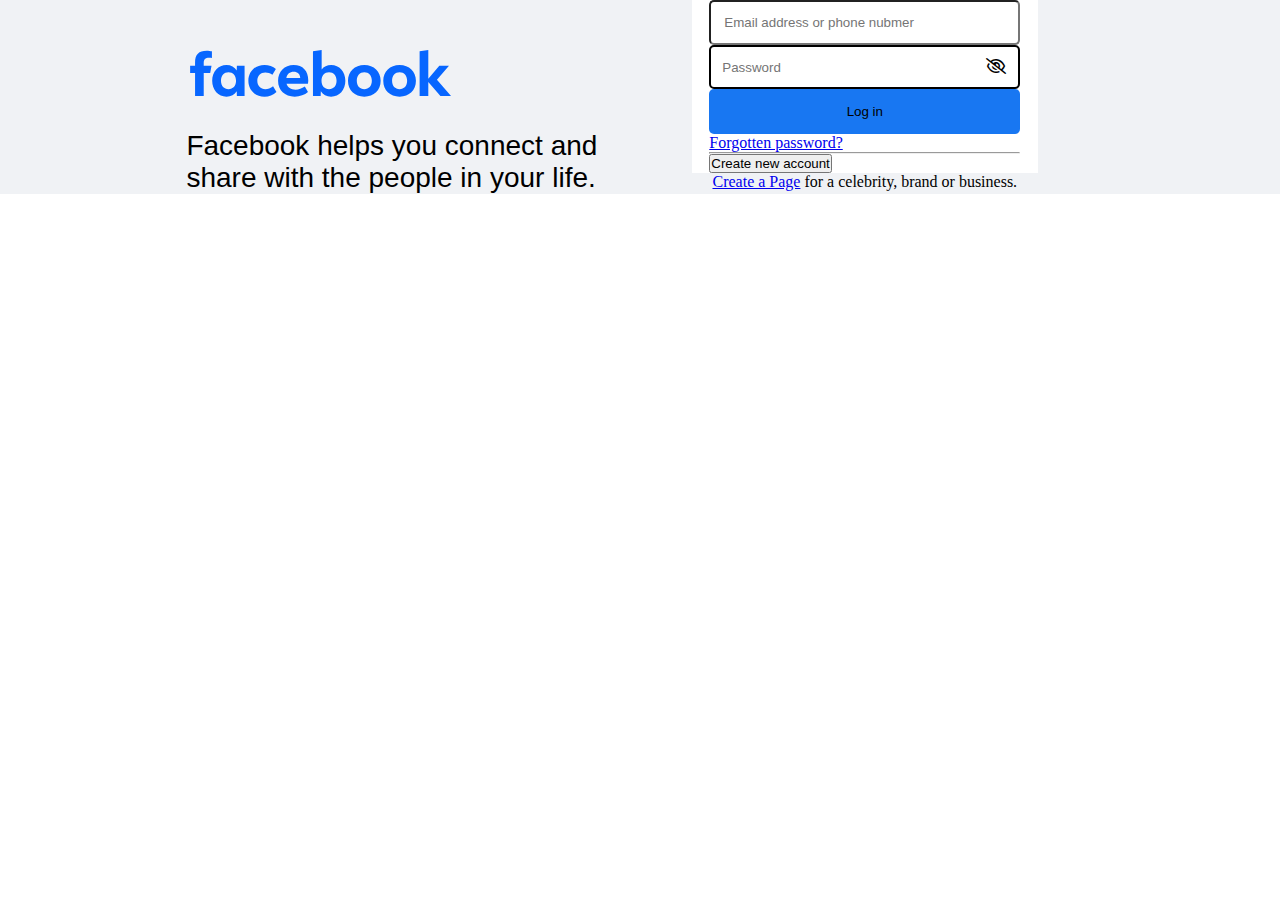
==== index.html @ 919a0244 "add some more styling" ====
<!DOCTYPE html>
<html lang="en">
<head>
    <meta charset="UTF-8">
    <meta name="viewport" content="width=device-width, initial-scale=1.0">
    <title>Facebook-log in</title>
    <link rel="stylesheet" href="https://cdnjs.cloudflare.com/ajax/libs/font-awesome/6.4.2/css/all.min.css">
    <link rel="stylesheet" href="./css/style.css">
</head>
<body>
    <main class="main-box">
        <div class="content-box">
            <div class="logo-text-box">
                <div class="logo-box">
                    <img src="./img/facebook-logo.svg" alt="">
                </div>
                <p>Facebook helps you connect and share with the people in your life.</p>
            </div>
            <div class="form-box">
                <div class="form">
                    <div class="form-inner-box">
                        <div class="email-phone-no-box">
                            <input type="email" name="email-or-phone-no" id="email-or-phone-no" placeholder="Email address or phone nubmer">
                        </div>
                        <div class="password-box">
                            <div class="password-eye-icon-box">
                                <input type="password" name="password" id="password" placeholder="Password">
                                <i class="fa-regular fa-eye-slash eye-slash"></i>
                            </div>
                        </div>
                        <button class="login">Log in</button>
                        <p class="forget-password"><a href="#">Forgotten password?</a></p>
                        <hr>
                        <button class="create-new-account">Create new account</button>
                    </div>    
                </div>
                <p class="create-page"><a href="#">Create a Page</a> for a celebrity, brand or business.</p>
            </div>
        </div>
    </main>
</body>
</html>
---- css/style.css ----
*{
    margin: 0px;
    padding: 0px;
    box-sizing: border-box;
}

.main-box {
    background-color: #F0F2F5;
}

.content-box {
    width: 75%;
    margin: 0px auto;
}

/* logo and text box */

.logo-text-box {
    width: 55%;
    display: inline-block;
}

.logo-box img {
    width: 321px;
}

.logo-text-box p {
    font-family: 'Segoe UI', Tahoma, Geneva, Verdana, sans-serif;
    font-size: 28px;
    width: 90%;
    margin: 0px auto;
}

/* form box */

.form-box {
    width: 40%;
    display: inline-block;
}

.form {
    width: 90%;
    background-color: #FFFFFF;
    /* padding: 5px 0px 5px 0px; */
}

.form-inner-box {
    width: 90%;
    margin: 0px auto;
}


#email-or-phone-no {
    width: 100%;
    padding: 13px;
    border-radius: 5px;
}

.password-box {
    border: 2px solid black;
    width: 100%;
    padding: 11px;
    border-radius: 5px;
}

.password-box #password {
    width: 87%;
    margin-right: 4%;
    border: none;
}

.password-box #password:focus {
    outline: none;
    /* background-color: #1877F2; */
}

.form-inner-box .login {
    width: 100%;
    padding: 15px;
    background-color: #1877F2;
    border-radius: 5px;
    border: none;
}

/* .password-box .eye-slash {
    display: inline-block;
    width: 10%;
    align-items: center !important;
} */

.form-box .create-page {
    text-align: center;
    width: 90%;
}
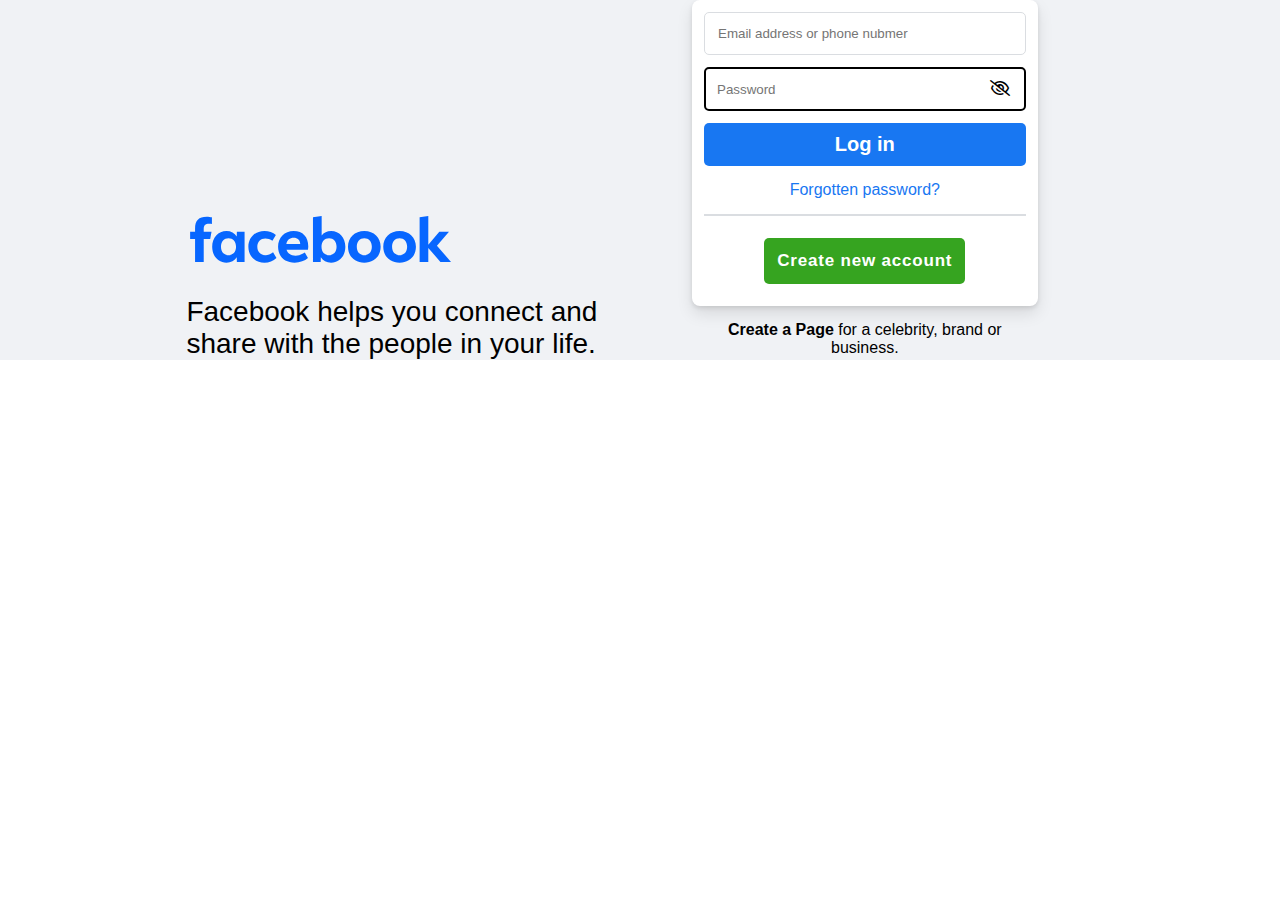
==== commit b4f67b29: "add some more styling" ====
--- a/index.html
+++ b/index.html
@@ -19,19 +19,21 @@
             <div class="form-box">
                 <div class="form">
                     <div class="form-inner-box">
-                        <div class="email-phone-no-box">
+                        <div class="email-phone-no-box margin">
                             <input type="email" name="email-or-phone-no" id="email-or-phone-no" placeholder="Email address or phone nubmer">
                         </div>
-                        <div class="password-box">
+                        <div class="password-box margin">
                             <div class="password-eye-icon-box">
                                 <input type="password" name="password" id="password" placeholder="Password">
                                 <i class="fa-regular fa-eye-slash eye-slash"></i>
                             </div>
                         </div>
                         <button class="login">Log in</button>
-                        <p class="forget-password"><a href="#">Forgotten password?</a></p>
-                        <hr>
-                        <button class="create-new-account">Create new account</button>
+                        <p class="forget-password margin"><a href="#">Forgotten password?</a></p>
+                        <!-- <hr> -->
+                        <div class="create-new-account-btn-box">
+                            <button class="create-new-account">Create new account</button>
+                        </div>
                     </div>    
                 </div>
                 <p class="create-page"><a href="#">Create a Page</a> for a celebrity, brand or business.</p>
--- a/css/style.css
+++ b/css/style.css
@@ -2,6 +2,11 @@
     margin: 0px;
     padding: 0px;
     box-sizing: border-box;
+}
+
+/* universal classes */
+.margin {
+    margin: 12px 0px;
 }
 
 .main-box {
@@ -41,19 +46,36 @@
 .form {
     width: 90%;
     background-color: #FFFFFF;
-    /* padding: 5px 0px 5px 0px; */
+    padding: 12px;
+    border-radius: 8px;
+    box-shadow: 0 2px 4px rgba(0, 0, 0, .1),0 8px 16px rgba(0, 0, 0, .1);
 }
 
-.form-inner-box {
-    width: 90%;
-    margin: 0px auto;
+/* .form-inner-box {
+    width: 90%; */
+    /* margin: 0px auto;
+} */
+
+.form-inner-box .email-phone-no-box {
+    margin-top: 0px;
 }
-
 
 #email-or-phone-no {
     width: 100%;
     padding: 13px;
     border-radius: 5px;
+    border: 1px solid #DADDE1;
+    /* outline-color: #DADDE1; */
+    /* outline: #DADDE1; */
+}
+
+#email-or-phone-no:focus {
+    border: 1px solid #1877F2;
+    outline: none;
+    /* outline-color:#1877F2;
+    outline-style: solid;
+    outline-width: thin; */
+    box-shadow: 0 2px 2px #1877F2;
 }
 
 .password-box {
@@ -76,10 +98,14 @@
 
 .form-inner-box .login {
     width: 100%;
-    padding: 15px;
+    padding: 10px;
     background-color: #1877F2;
     border-radius: 5px;
     border: none;
+    color: #FFFFFF;
+    font-family: 'Segoe UI', Tahoma, Geneva, Verdana, sans-serif;
+    font-size: 20px;
+    font-weight: bold;
 }
 
 /* .password-box .eye-slash {
@@ -88,7 +114,46 @@
     align-items: center !important;
 } */
 
+.form-inner-box .forget-password {
+    text-align: center;
+    padding: 15px;
+    border-bottom: 2px solid #DADDE1;
+    margin-top: 0px;
+}
+
+.form-inner-box .forget-password a {
+    text-decoration: none;
+    color: #1877F2;
+    font-family: 'Segoe UI', Tahoma, Geneva, Verdana, sans-serif;
+}
+
+.form-inner-box .create-new-account-btn-box {
+    text-align: center;
+    padding: 10px 0px 10px 0px;
+}
+
+.form-inner-box .create-new-account-btn-box .create-new-account {
+    font-family: 'Segoe UI', Tahoma, Geneva, Verdana, sans-serif;
+    font-weight: bold;
+    font-size: 17px;
+    color: #FFFFFF;
+    background-color: #36A420;
+    border: none;
+    padding: 13px;
+    letter-spacing: 0.8px;
+    border-radius: 5px;
+
+}
+
 .form-box .create-page {
     text-align: center;
     width: 90%;
+    margin-top: 15px;
+    font-family: 'Segoe UI', Tahoma, Geneva, Verdana, sans-serif;
+}
+
+.form-box .create-page a {
+    text-decoration: none;
+    color: #000000;
+    font-weight: bold;
 }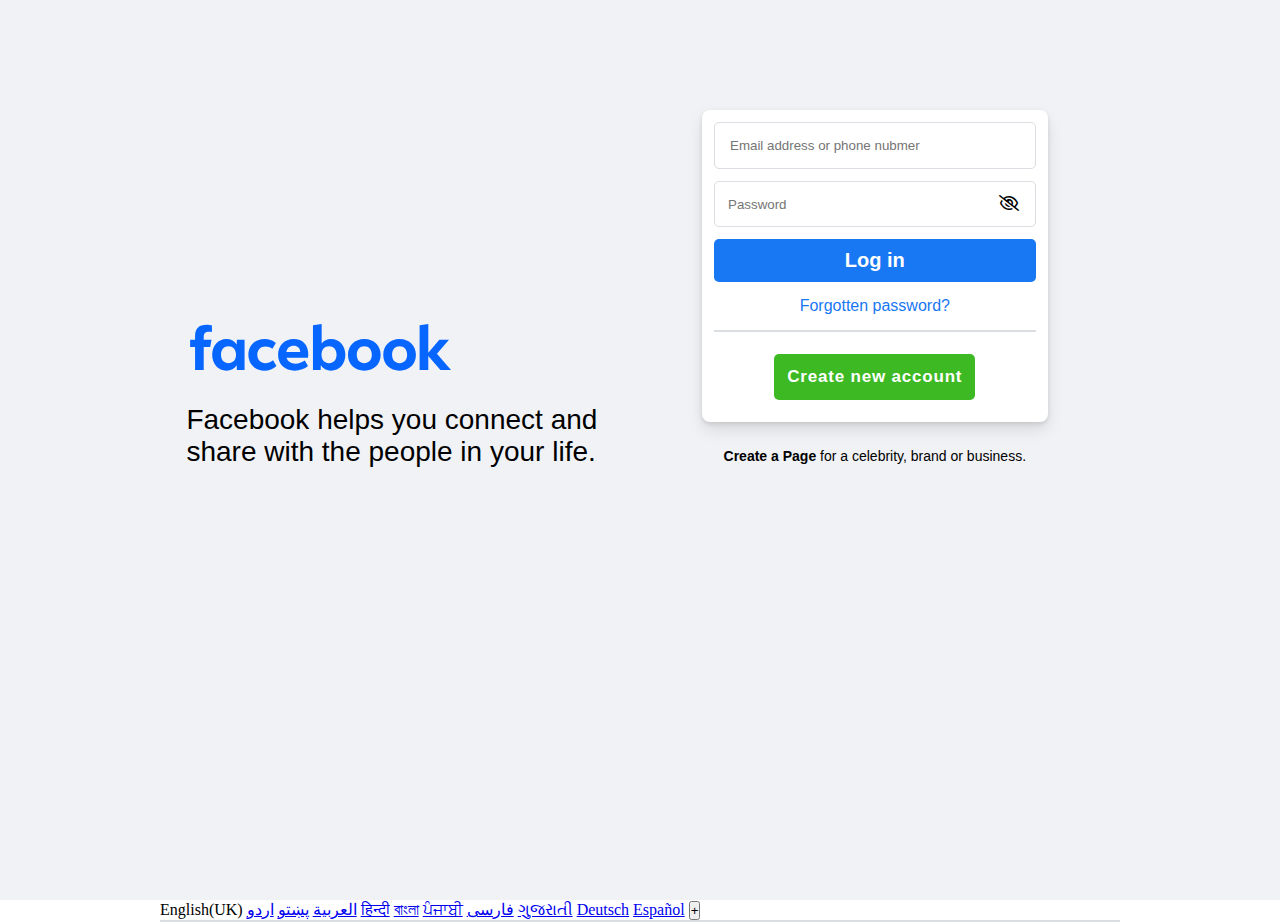
==== commit a9c782d9: "add some more styling and footer section" ====
--- a/index.html
+++ b/index.html
@@ -1,5 +1,6 @@
 <!DOCTYPE html>
 <html lang="en">
+
 <head>
     <meta charset="UTF-8">
     <meta name="viewport" content="width=device-width, initial-scale=1.0">
@@ -7,38 +8,61 @@
     <link rel="stylesheet" href="https://cdnjs.cloudflare.com/ajax/libs/font-awesome/6.4.2/css/all.min.css">
     <link rel="stylesheet" href="./css/style.css">
 </head>
+
 <body>
     <main class="main-box">
-        <div class="content-box">
-            <div class="logo-text-box">
-                <div class="logo-box">
-                    <img src="./img/facebook-logo.svg" alt="">
+        <div class="container">
+            <div class="content-box">
+                <div class="logo-text-box">
+                    <div class="logo-box">
+                        <img src="./img/facebook-logo.svg" alt="">
+                    </div>
+                    <p>Facebook helps you connect and share with the people in your life.</p>
                 </div>
-                <p>Facebook helps you connect and share with the people in your life.</p>
-            </div>
-            <div class="form-box">
-                <div class="form">
-                    <div class="form-inner-box">
-                        <div class="email-phone-no-box margin">
-                            <input type="email" name="email-or-phone-no" id="email-or-phone-no" placeholder="Email address or phone nubmer">
-                        </div>
-                        <div class="password-box margin">
-                            <div class="password-eye-icon-box">
-                                <input type="password" name="password" id="password" placeholder="Password">
-                                <i class="fa-regular fa-eye-slash eye-slash"></i>
+                <div class="form-box">
+                    <div class="form">
+                        <div class="form-inner-box">
+                            <div class="email-phone-no-box margin">
+                                <input type="email" name="email-or-phone-no" id="email-or-phone-no"
+                                    placeholder="Email address or phone nubmer">
+                            </div>
+                            <div class="password-box margin">
+                                <div class="password-eye-icon-box">
+                                    <input type="password" name="password" id="password" placeholder="Password">
+                                    <i class="fa-regular fa-eye-slash eye-slash"></i>
+                                </div>
+                            </div>
+                            <button class="login">Log in</button>
+                            <p class="forget-password margin"><a href="#">Forgotten password?</a></p>
+                            <!-- <hr> -->
+                            <div class="create-new-account-btn-box">
+                                <button class="create-new-account">Create new account</button>
                             </div>
                         </div>
-                        <button class="login">Log in</button>
-                        <p class="forget-password margin"><a href="#">Forgotten password?</a></p>
-                        <!-- <hr> -->
-                        <div class="create-new-account-btn-box">
-                            <button class="create-new-account">Create new account</button>
-                        </div>
-                    </div>    
+                    </div>
+                    <p class="create-page"><a href="#">Create a Page</a> for a celebrity, brand or business.</p>
                 </div>
-                <p class="create-page"><a href="#">Create a Page</a> for a celebrity, brand or business.</p>
             </div>
         </div>
     </main>
+    <footer>
+        <div class="container">
+            <ul class="lang">
+                <li class="list-item">English(UK)</li>
+                <li class="list-item"><a href="#">اردو</a></li>
+                <li class="list-item"><a href="#">پښتو</a></li>
+                <li class="list-item"><a href="#">العربية</a></li>
+                <li class="list-item"><a href="#">हिन्दी</a></li>
+                <li class="list-item"><a href="#">বাংলা</a></li>
+                <li class="list-item"><a href="#">ਪੰਜਾਬੀ</a></li>
+                <li class="list-item"><a href="#">فارسی</a></li>
+                <li class="list-item"><a href="#">ગુજરાતી</a></li>
+                <li class="list-item"><a href="#">Deutsch</a></li>
+                <li class="list-item"><a href="#">Español</a></li>
+                <li class="list-item"><a href="#"><button>&#43;</button></a></li>
+            </ul>
+        </div>
+    </footer>
 </body>
+
 </html>--- a/css/style.css
+++ b/css/style.css
@@ -9,13 +9,20 @@
     margin: 12px 0px;
 }
 
+.container {
+    width: 75%;
+    margin: 0px auto;
+}
+
 .main-box {
     background-color: #F0F2F5;
+    height: 100vh;
 }
 
 .content-box {
-    width: 75%;
-    margin: 0px auto;
+    /* width: 75%;
+    margin: 0px auto; */
+    padding-top: 110px;
 }
 
 /* logo and text box */
@@ -23,6 +30,7 @@
 .logo-text-box {
     width: 55%;
     display: inline-block;
+    margin-right: 10px;
 }
 
 .logo-box img {
@@ -62,7 +70,7 @@
 
 #email-or-phone-no {
     width: 100%;
-    padding: 13px;
+    padding: 15px;
     border-radius: 5px;
     border: 1px solid #DADDE1;
     /* outline-color: #DADDE1; */
@@ -75,15 +83,17 @@
     /* outline-color:#1877F2;
     outline-style: solid;
     outline-width: thin; */
-    box-shadow: 0 2px 2px #1877F2;
+    box-shadow: 0 0px 3px #1877F2;
 }
 
 .password-box {
-    border: 2px solid black;
+    border: 1px solid #DADDE1;
     width: 100%;
-    padding: 11px;
+    padding: 13px;
     border-radius: 5px;
 }
+
+
 
 .password-box #password {
     width: 87%;
@@ -106,13 +116,12 @@
     font-family: 'Segoe UI', Tahoma, Geneva, Verdana, sans-serif;
     font-size: 20px;
     font-weight: bold;
+    cursor: pointer;
 }
 
-/* .password-box .eye-slash {
-    display: inline-block;
-    width: 10%;
-    align-items: center !important;
-} */
+.password-box .eye-slash {
+    cursor: pointer;
+}
 
 .form-inner-box .forget-password {
     text-align: center;
@@ -127,6 +136,10 @@
     font-family: 'Segoe UI', Tahoma, Geneva, Verdana, sans-serif;
 }
 
+.form-inner-box .forget-password a:hover {
+    text-decoration: underline;
+}
+
 .form-inner-box .create-new-account-btn-box {
     text-align: center;
     padding: 10px 0px 10px 0px;
@@ -137,23 +150,42 @@
     font-weight: bold;
     font-size: 17px;
     color: #FFFFFF;
-    background-color: #36A420;
+    background-color: #3db924;
     border: none;
     padding: 13px;
     letter-spacing: 0.8px;
     border-radius: 5px;
+    cursor: pointer;
+}
 
+.form-inner-box .create-new-account-btn-box .create-new-account:hover {
+    background-color: #36A420;
 }
 
 .form-box .create-page {
     text-align: center;
     width: 90%;
-    margin-top: 15px;
+    margin-top: 26px;
     font-family: 'Segoe UI', Tahoma, Geneva, Verdana, sans-serif;
+    font-size: 14px;
 }
 
 .form-box .create-page a {
     text-decoration: none;
     color: #000000;
     font-weight: bold;
+}
+
+.form-box .create-page a:hover {
+    text-decoration: underline;
+}
+
+/* footer */
+
+footer .lang {
+    border-bottom: 2px solid #DADDE1;
+}
+
+.list-item {
+    display: inline-block;
 }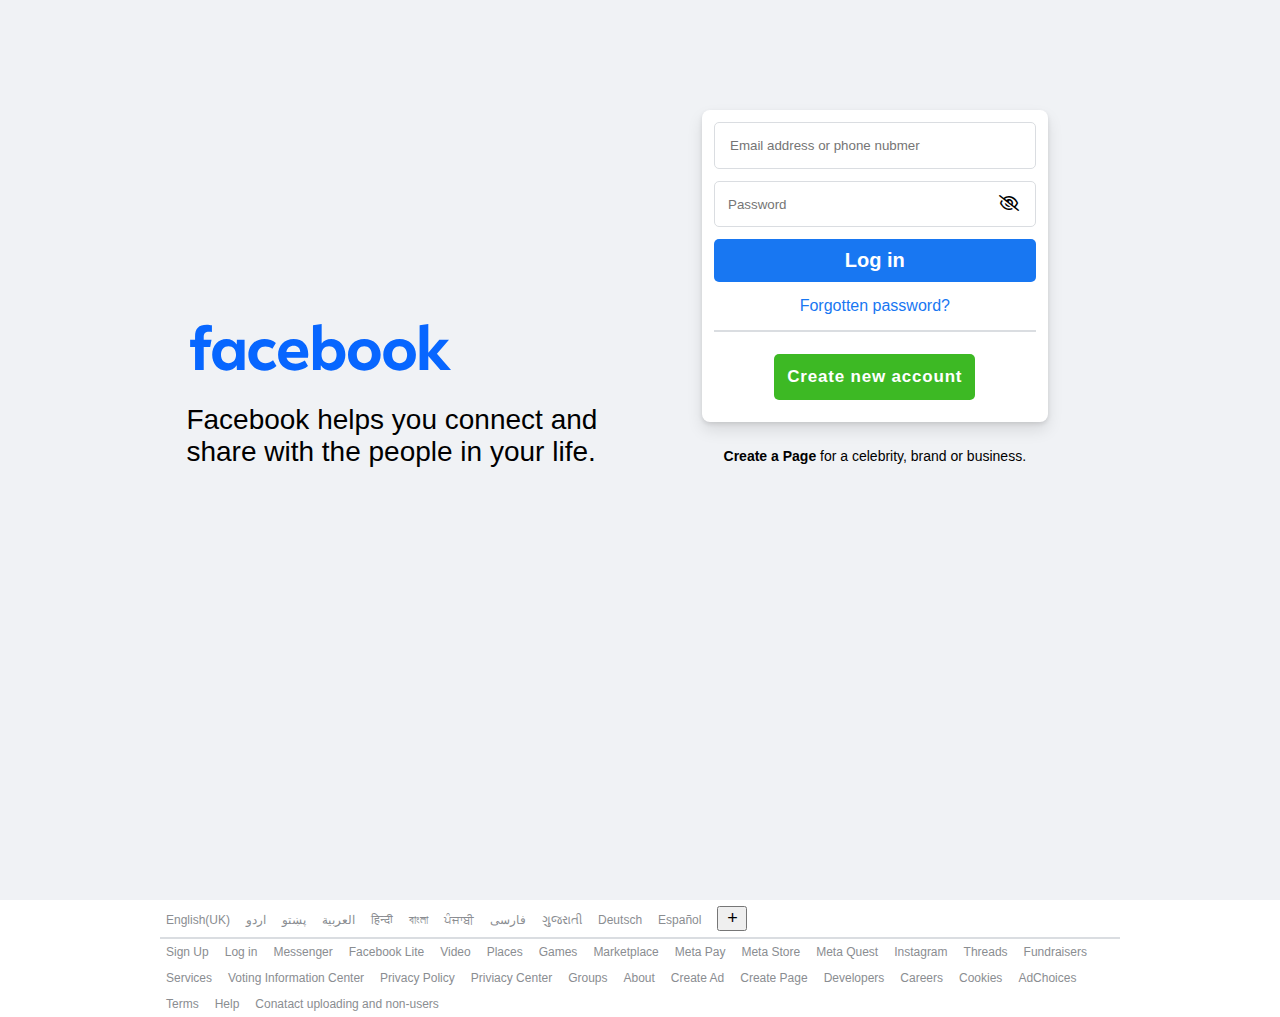
==== commit 00751a20: "add list item in footer section" ====
--- a/index.html
+++ b/index.html
@@ -61,6 +61,37 @@
                 <li class="list-item"><a href="#">Español</a></li>
                 <li class="list-item"><a href="#"><button>&#43;</button></a></li>
             </ul>
+            <ul>
+                <li class="list-item"><a href="#">Sign Up</a></li>
+                <li class="list-item"><a href="#">Log in</a></li>
+                <li class="list-item"><a href="#">Messenger</a></li>
+                <li class="list-item"><a href="#">Facebook Lite</a></li>
+                <li class="list-item"><a href="#">Video</a></li>
+                <li class="list-item"><a href="#">Places</a></li>
+                <li class="list-item"><a href="#">Games</a></li>
+                <li class="list-item"><a href="#">Marketplace</a></li>
+                <li class="list-item"><a href="#">Meta Pay</a></li>
+                <li class="list-item"><a href="#">Meta Store</a></li>
+                <li class="list-item"><a href="#">Meta Quest</a></li>
+                <li class="list-item"><a href="#">Instagram</a></li>
+                <li class="list-item"><a href="#">Threads</a></li>
+                <li class="list-item"><a href="#">Fundraisers</a></li>
+                <li class="list-item"><a href="#">Services</a></li>
+                <li class="list-item"><a href="#">Voting Information Center</a></li>
+                <li class="list-item"><a href="#">Privacy Policy</a></li>
+                <li class="list-item"><a href="#">Priviacy Center</a></li>
+                <li class="list-item"><a href="#">Groups</a></li>
+                <li class="list-item"><a href="#">About</a></li>
+                <li class="list-item"><a href="#">Create Ad</a></li>
+                <li class="list-item"><a href="#">Create Page</a></li>
+                <li class="list-item"><a href="#">Developers</a></li>
+                <li class="list-item"><a href="#">Careers</a></li>
+                <li class="list-item"><a href="#">Cookies</a></li>
+                <li class="list-item"><a href="#">AdChoices</a></li>
+                <li class="list-item"><a href="#">Terms</a></li>
+                <li class="list-item"><a href="#">Help</a></li>
+                <li class="list-item"><a href="#">Conatact uploading and non-users</a></li>
+            </ul>
         </div>
     </footer>
 </body>
--- a/css/style.css
+++ b/css/style.css
@@ -188,4 +188,19 @@
 
 .list-item {
     display: inline-block;
+    color: #8A8D91;
+    font-family: 'Segoe UI', Tahoma, Geneva, Verdana, sans-serif;
+    font-size: 12px;
+    padding: 6px;
+}
+
+.list-item a {
+    text-decoration: none;
+    color: #8A8D91;
+}
+
+.list-item a button {
+    padding: 0px 5px;
+    font-size: 18px;
+    width: 30px;
 }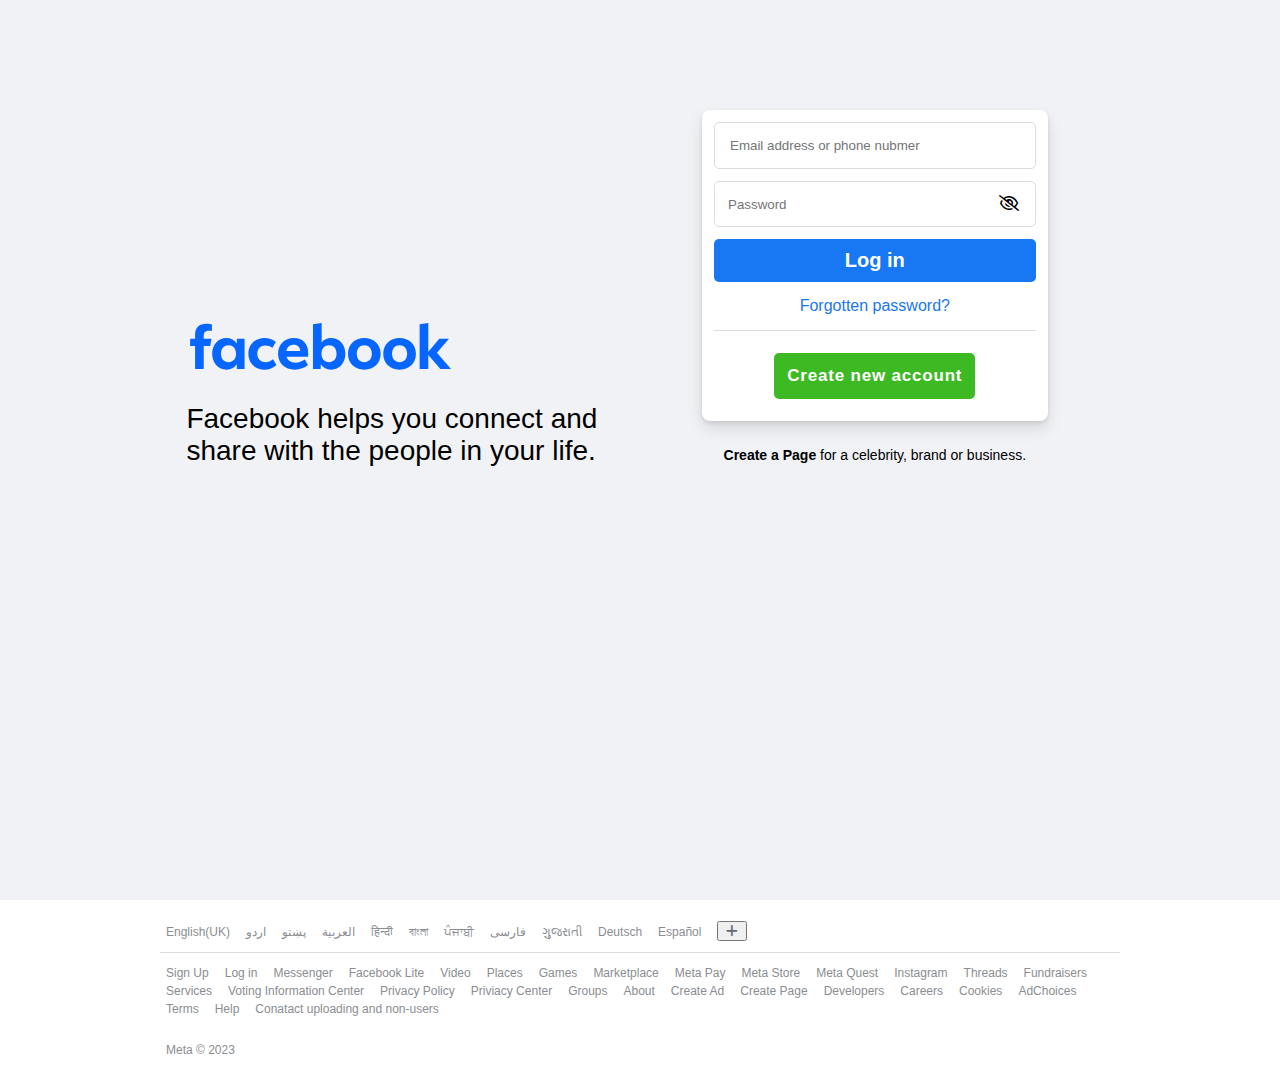
==== commit f429eb9e: "complete login page" ====
--- a/index.html
+++ b/index.html
@@ -59,7 +59,7 @@
                 <li class="list-item"><a href="#">ગુજરાતી</a></li>
                 <li class="list-item"><a href="#">Deutsch</a></li>
                 <li class="list-item"><a href="#">Español</a></li>
-                <li class="list-item"><a href="#"><button>&#43;</button></a></li>
+                <li class="list-item"><a href="#"><button><i class="fa-solid fa-plus"></i></button></a></li>
             </ul>
             <ul>
                 <li class="list-item"><a href="#">Sign Up</a></li>
@@ -92,6 +92,9 @@
                 <li class="list-item"><a href="#">Help</a></li>
                 <li class="list-item"><a href="#">Conatact uploading and non-users</a></li>
             </ul>
+            <div class="copy-right">
+                <p>Meta © 2023</p>
+            </div>
         </div>
     </footer>
 </body>
--- a/css/style.css
+++ b/css/style.css
@@ -126,7 +126,7 @@
 .form-inner-box .forget-password {
     text-align: center;
     padding: 15px;
-    border-bottom: 2px solid #DADDE1;
+    border-bottom: 1px solid #DADDE1;
     margin-top: 0px;
 }
 
@@ -183,7 +183,9 @@
 /* footer */
 
 footer .lang {
-    border-bottom: 2px solid #DADDE1;
+    border-bottom: 1px solid #DADDE1;
+    padding-bottom: 10px;
+    margin: 20px 0px 10px 0px;
 }
 
 .list-item {
@@ -191,7 +193,7 @@
     color: #8A8D91;
     font-family: 'Segoe UI', Tahoma, Geneva, Verdana, sans-serif;
     font-size: 12px;
-    padding: 6px;
+    padding: 1px 6px;
 }
 
 .list-item a {
@@ -199,8 +201,25 @@
     color: #8A8D91;
 }
 
+.list-item a:hover {
+    text-decoration: underline;
+}
+
 .list-item a button {
-    padding: 0px 5px;
-    font-size: 18px;
-    width: 30px;
+    padding: 1px 7px;
+    height: 20px;
+    color: #626a79;
+    cursor: pointer;
+    outline-color: #F0F2F5;
+}
+
+footer .copy-right {
+    margin: 20px 0px;
+}
+
+footer .copy-right p {
+    font-family: 'Segoe UI', Tahoma, Geneva, Verdana, sans-serif;
+    color: #8A8D91;
+    font-size: 12px;
+    padding: 6px;
 }